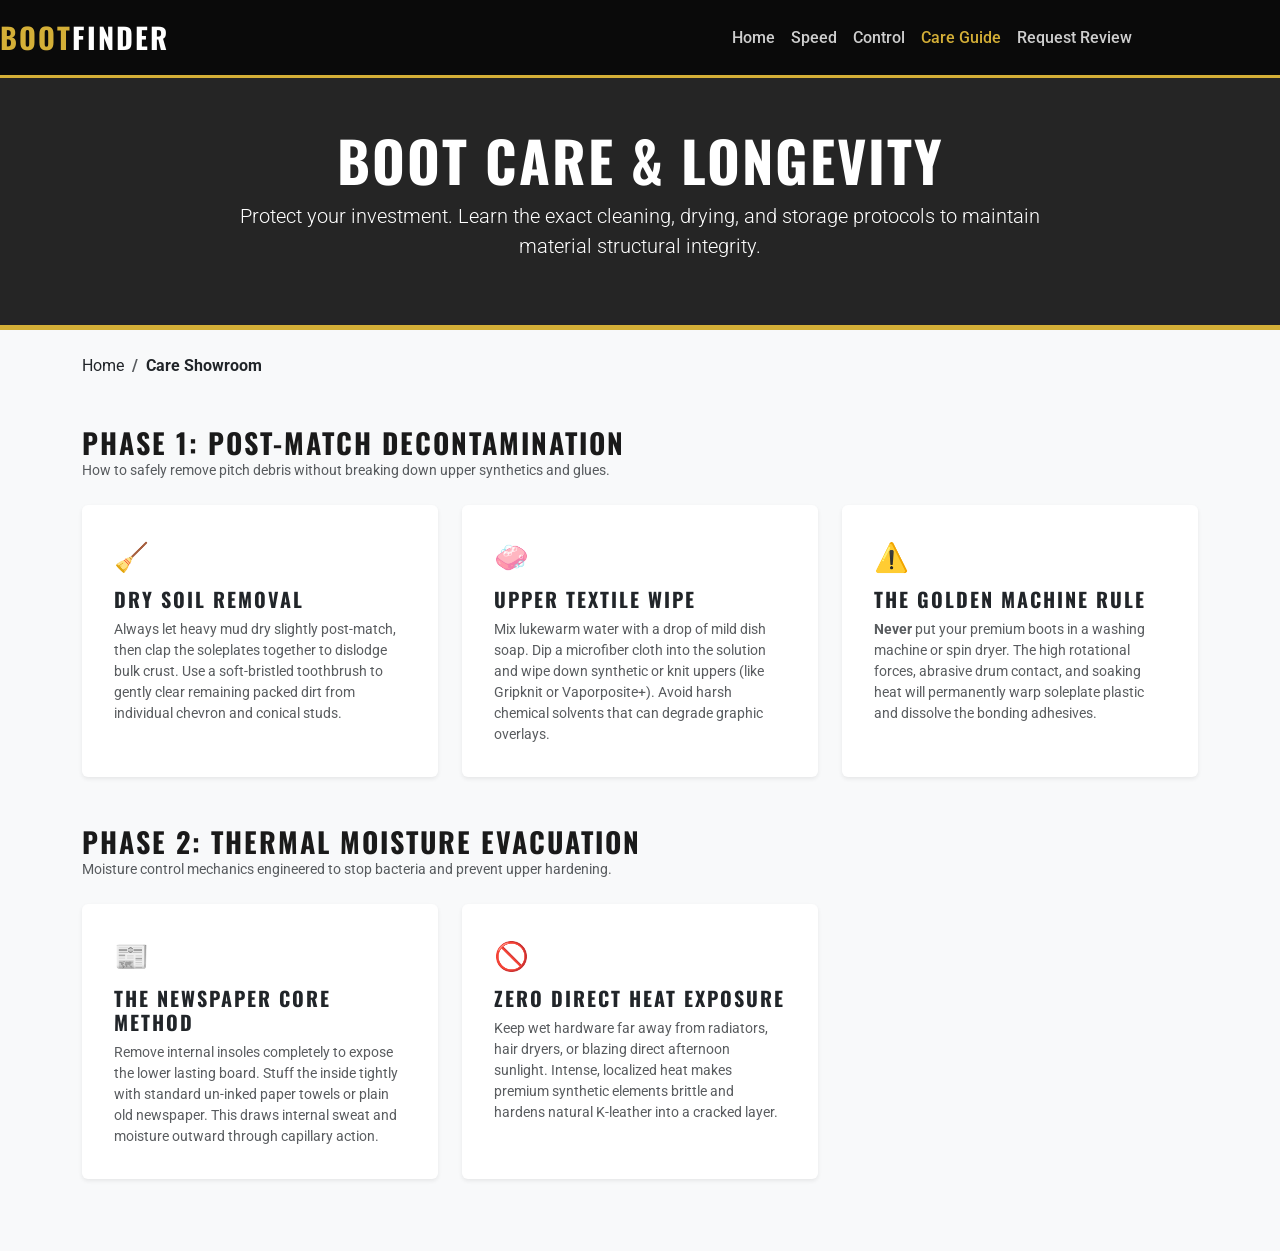
==== care.html @ e9f93431 "uploading" ====
<!DOCTYPE html>
<html lang="en">
<head>
    <meta charset="UTF-8">
    <meta name="viewport" content="width=device-width, initial-scale=1.0">
    <meta name="description" content="A comprehensive engineering and maintenance care guide for premium football boots.">
    <title>Care Guide | Boot Finder</title>
    <link href="https://cdn.jsdelivr.net/npm/bootstrap@5.3.0/dist/css/bootstrap.min.css" rel="stylesheet">
    <link href="https://fonts.googleapis.com/css2?family=Oswald:wght@500;700&family=Roboto:wght@300;400;700&display=swap" rel="stylesheet">
    <link rel="stylesheet" href="style.css">
</head>
<body>

    <nav class="navbar navbar-expand-lg navbar-dark sticky-top">
        <ol class="container list-unstyled d-flex justify-content-between align-items-center m-0 p-0 w-100">
            <li><a class="navbar-brand m-0" href="index.html"><span class="brand-accent">BOOT</span>FINDER</a></li>
            <li><button class="navbar-toggler" type="button" data-bs-toggle="collapse" data-bs-target="#navContent"><span class="navbar-toggler-icon"></span></button></li>
            <li class="collapse navbar-collapse text-end" id="navContent">
                <ul class="navbar-nav ms-auto mb-2 mb-lg-0">
                    <li class="nav-item"><a class="nav-link" href="index.html">Home</a></li>
                    <li class="nav-item"><a class="nav-link" href="speed.html">Speed</a></li>
                    <li class="nav-item"><a class="nav-link" href="control.html">Control</a></li>
                    <li class="nav-item"><a class="nav-link active" href="care.html">Care Guide</a></li>
                    <li class="nav-item"><a class="nav-link" href="feedback.html">Request Review</a></li>
                </ul>
            </li>
        </ol>
    </nav>

    <header class="category-header text-center py-5 mb-4">
        <section class="container">
            <h1 class="display-4 fw-bold text-uppercase tracking-wider">Boot Care & Longevity</h1>
            <p class="lead w-75 mx-auto mt-2">Protect your investment. Learn the exact cleaning, drying, and storage protocols to maintain material structural integrity.</p>
        </section>
    </header>

    <nav class="container mb-4" aria-label="breadcrumb">
        <ol class="breadcrumb bg-transparent m-0 p-0">
            <li class="breadcrumb-item"><a href="index.html" class="text-dark text-decoration-none">Home</a></li>
            <li class="breadcrumb-item active fw-bold text-dark" aria-current="page">Care Showroom</li>
        </ol>
    </nav>

    <main class="container py-4">

        <section class="brand-section mb-5">
            <header class="mb-4">
                <h2 class="fw-bold h3 text-uppercase m-0">Phase 1: Post-Match Decontamination</h2>
                <p class="text-muted small">How to safely remove pitch debris without breaking down upper synthetics and glues.</p>
            </header>
            <section class="row g-4">
                <article class="col-md-6 col-lg-4">
                    <div class="card shadow-sm h-100 border-0 p-3">
                        <div class="card-body">
                            <span class="fs-3 mb-2 d-block">🧹</span>
                            <h3 class="h5 fw-bold mb-2">Dry Soil Removal</h3>
                            <p class="text-muted small mb-0">Always let heavy mud dry slightly post-match, then clap the soleplates together to dislodge bulk crust. Use a soft-bristled toothbrush to gently clear remaining packed dirt from individual chevron and conical studs.</p>
                        </div>
                    </div>
                </article>
                <article class="col-md-6 col-lg-4">
                    <div class="card shadow-sm h-100 border-0 p-3">
                        <div class="card-body">
                            <span class="fs-3 mb-2 d-block">🧼</span>
                            <h3 class="h5 fw-bold mb-2">Upper Textile Wipe</h3>
                            <p class="text-muted small mb-0">Mix lukewarm water with a drop of mild dish soap. Dip a microfiber cloth into the solution and wipe down synthetic or knit uppers (like Gripknit or Vaporposite+). Avoid harsh chemical solvents that can degrade graphic overlays.</p>
                        </div>
                    </div>
                </article>
                <article class="col-md-6 col-lg-4">
                    <div class="card shadow-sm h-100 border-0 p-3">
                        <div class="card-body">
                            <span class="fs-3 mb-2 d-block">⚠️</span>
                            <h3 class="h5 fw-bold mb-2">The Golden Machine Rule</h3>
                            <p class="text-muted small mb-0"><strong>Never</strong> put your premium boots in a washing machine or spin dryer. The high rotational forces, abrasive drum contact, and soaking heat will permanently warp soleplate plastic and dissolve the bonding adhesives.</p>
                        </div>
                    </div>
                </article>
            </section>
        </section>

        <section class="brand-section mb-5">
            <header class="mb-4">
                <h2 class="fw-bold h3 text-uppercase m-0">Phase 2: Thermal Moisture Evacuation</h2>
                <p class="text-muted small">Moisture control mechanics engineered to stop bacteria and prevent upper hardening.</p>
            </header>
            <section class="row g-4">
                <article class="col-md-6 col-lg-4">
                    <div class="card shadow-sm h-100 border-0 p-3">
                        <div class="card-body">
                            <span class="fs-3 mb-2 d-block">📰</span>
                            <h3 class="h5 fw-bold mb-2">The Newspaper Core Method</h3>
                            <p class="text-muted small mb-0">Remove internal insoles completely to expose the lower lasting board. Stuff the inside tightly with standard un-inked paper towels or plain old newspaper. This draws internal sweat and moisture outward through capillary action.</p>
                        </div>
                    </div>
                </article>
                <article class="col-md-6 col-lg-4">
                    <div class="card shadow-sm h-100 border-0 p-3">
                        <div class="card-body">
                            <span class="fs-3 mb-2 d-block">🚫</span>
                            <h3 class="h5 fw-bold mb-2">Zero Direct Heat Exposure</h3>
                            <p class="text-muted small mb-0">Keep wet hardware far away from radiators, hair dryers, or blazing direct afternoon sunlight. Intense, localized heat makes premium synthetic elements brittle and hardens natural K-leather into a cracked layer.</p>
                        </div>
                    </div>
                </article
---- style.css ----
/* --- BRAND CONFIGURATION MATRIX --- */
:root {
    --gold: #d4af37;
    --pitch: #0a0a0a;
    --clay: #f8f9fa;
    --coal: #1a1a1a;
    --muted-gray: #a0a0a0;
    --transition: all 0.3s cubic-bezier(0.25, 0.8, 0.25, 1);
}

/* --- THEME OVERRIDES --- */
body {
    font-family: 'Roboto', sans-serif;
    background-color: var(--clay);
    color: var(--coal);
}

h1, h2, h3, h4, h5, .navbar-brand {
    font-family: 'Oswald', sans-serif;
    text-transform: uppercase;
    letter-spacing: 2px;
}

/* --- NAVIGATION EXTENSIONS --- */
.navbar {
    background-color: var(--pitch);
    border-bottom: 3px solid var(--gold);
    padding: 1rem 0;
}

.navbar-brand {
    font-size: 1.8rem;
    font-weight: 700;
    color: white !important;
}

.brand-accent {
    color: var(--gold);
}

.nav-link {
    color: rgba(255, 255, 255, 0.8) !important;
    transition: var(--transition);
    font-weight: 500;
}

.nav-link:hover, .nav-link.active {
    color: var(--gold) !important;
}

/* --- HERO BANNER LAYOUTS --- */
.category-header {
    background: linear-gradient(rgba(0, 0, 0, 0.85), rgba(0, 0, 0, 0.85)), 
                url('https://images.unsplash.com/photo-1543326727-cf6c39e8f84c?auto=format&fit=crop&w=1920&q=80');
    background-size: cover;
    background-position: center;
    padding: 90px 0;
    color: white;
    border-bottom: 5px solid var(--gold);
}

/* --- SEMANTIC CARD ENHANCEMENTS --- */
.brand-card {
    background: white;
    border: 1px solid rgba(0,0,0,0.125) !important;
    border-radius: 0 !important;
    transition: var(--transition);
    border-bottom: 4px solid transparent !important;
}

.brand-card:hover {
    transform: translateY(-8px);
    box-shadow: 0 1rem 3rem rgba(0,0,0,0.175) !important;
    border-bottom: 4px solid var(--gold) !important;
}

.brand-img {
    height: 230px;
    object-fit: cover;
    width: 100%;
    border-radius: 0 !important;
}

.btn-view {
    background-color: var(--pitch);
    color: white;
    border: none;
    border-radius: 0;
    font-weight: 700;
    padding: 12px;
    letter-spacing: 1px;
    transition: var(--transition);
}

.btn-view:hover {
    background-color: var(--gold);
    color: var(--pitch);
}

/* --- MODAL SPECIFICATION DESIGN --- */
.modal-content {
    border-radius: 0 !important;
    border: 3px solid var(--gold) !important;
    background-color: white;
}

.modal-header {
    background-color: var(--pitch);
    color: white;
    border-bottom: none;
    border-radius: 0 !important;
}

.boot-item {
    border-bottom: 2px dashed #dee2e6;
    padding-bottom: 1.5rem;
    margin-bottom: 1.5rem;
}

.boot-item:last-child {
    border-bottom: none;
    margin-bottom: 0;
    padding-bottom: 0;
}

.gallery-img {
    width: 100%;
    height: auto;
    max-height: 350px;
    object-fit: cover;
    border: 1px solid #dee2e6;
    margin-bottom: 1.25rem;
}

.spec-badge {
    background: #e9ecef;
    color: var(--pitch);
    font-size: 0.8rem;
    padding: 6px 12px;
    border-left: 3px solid var(--gold);
    margin-right: 8px;
    display: inline-block;
    font-weight: 700;
}

/* --- FORMS AND METRICS --- */
.form-control, .form-select {
    border-radius: 0 !important;
    border: 2px solid #dee2e6;
    padding: 12px;
}

.form-control:focus, .form-select:focus {
    border-color: var(--gold);
    box-shadow: 0 0 0 0.25rem rgba(212, 175, 55, 0.25);
}

/* --- POETRY BOX --- */
.poetry-widget {
    background-color: var(--pitch);
    border-left: 5px solid var(--gold);
}

.poetry-text {
    font-style: italic;
    color: #e0e0e0;
    white-space: pre-line;
    line-height: 1.8;
}

/* --- FIXED FOOTER SYSTEM --- */
footer {
    background: var(--pitch);
    color: var(--muted-gray);
    border-top: 5px solid var(--gold);
}
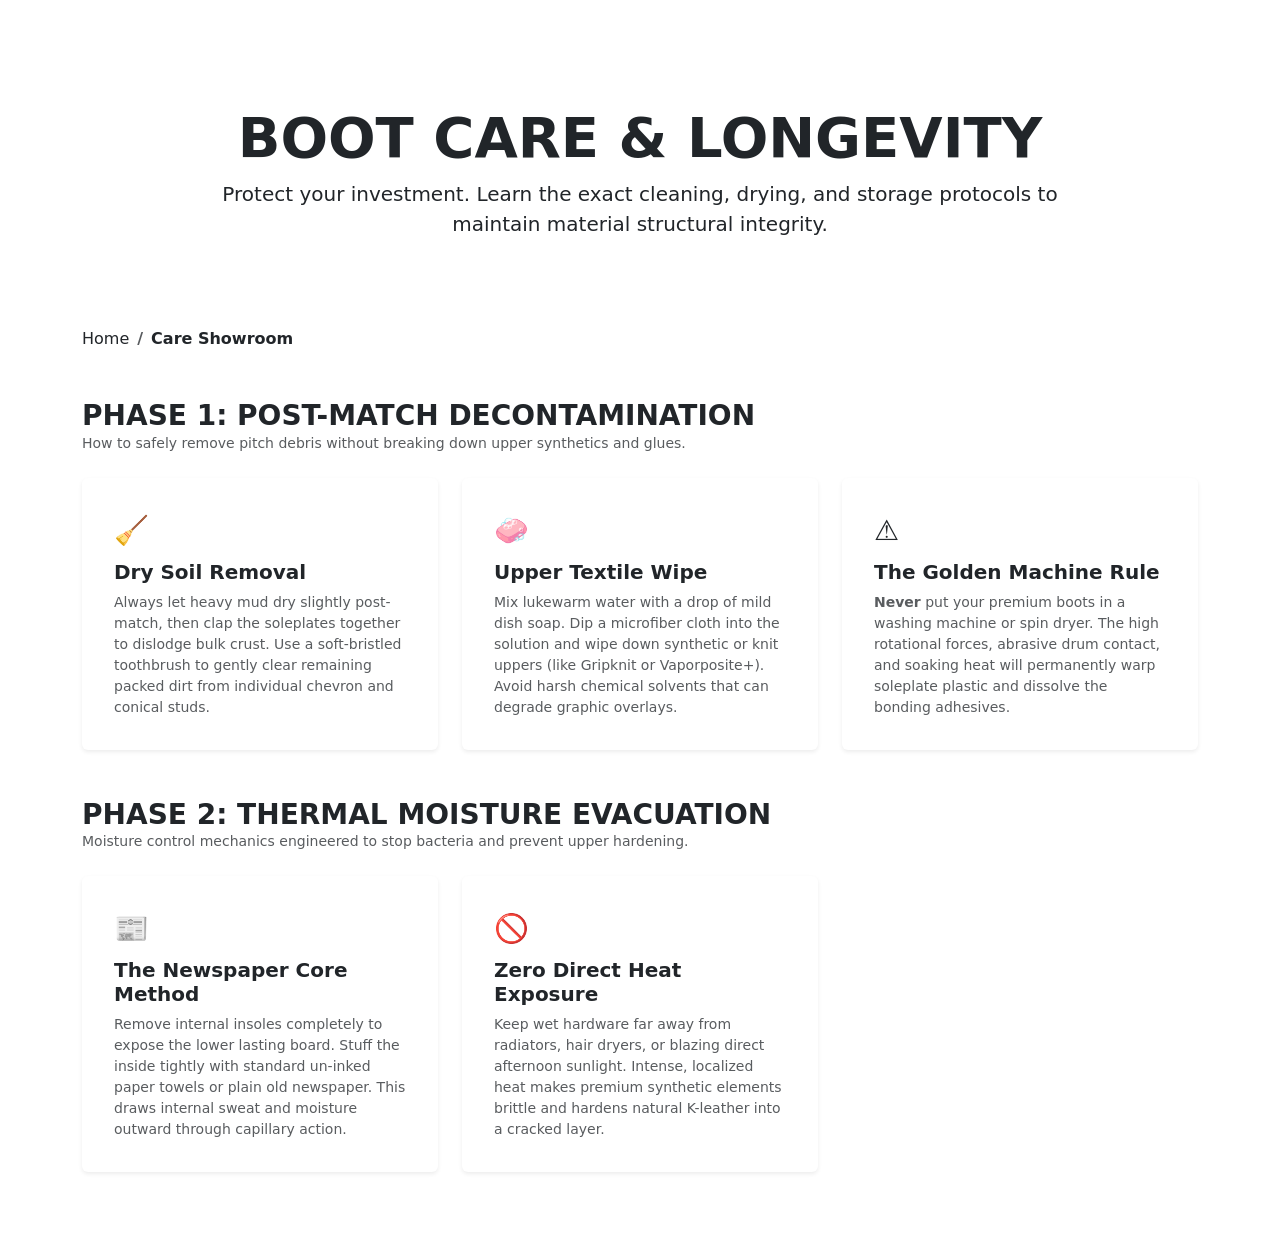
==== commit 2e47e029: "Create care.html" ====
--- a/care.html
+++ b/care.html
@@ -1,105 +1,105 @@
-<!DOCTYPE html>
-<html lang="en">
-<head>
-    <meta charset="UTF-8">
-    <meta name="viewport" content="width=device-width, initial-scale=1.0">
-    <meta name="description" content="A comprehensive engineering and maintenance care guide for premium football boots.">
-    <title>Care Guide | Boot Finder</title>
-    <link href="https://cdn.jsdelivr.net/npm/bootstrap@5.3.0/dist/css/bootstrap.min.css" rel="stylesheet">
-    <link href="https://fonts.googleapis.com/css2?family=Oswald:wght@500;700&family=Roboto:wght@300;400;700&display=swap" rel="stylesheet">
-    <link rel="stylesheet" href="style.css">
-</head>
-<body>
-
-    <nav class="navbar navbar-expand-lg navbar-dark sticky-top">
-        <ol class="container list-unstyled d-flex justify-content-between align-items-center m-0 p-0 w-100">
-            <li><a class="navbar-brand m-0" href="index.html"><span class="brand-accent">BOOT</span>FINDER</a></li>
-            <li><button class="navbar-toggler" type="button" data-bs-toggle="collapse" data-bs-target="#navContent"><span class="navbar-toggler-icon"></span></button></li>
-            <li class="collapse navbar-collapse text-end" id="navContent">
-                <ul class="navbar-nav ms-auto mb-2 mb-lg-0">
-                    <li class="nav-item"><a class="nav-link" href="index.html">Home</a></li>
-                    <li class="nav-item"><a class="nav-link" href="speed.html">Speed</a></li>
-                    <li class="nav-item"><a class="nav-link" href="control.html">Control</a></li>
-                    <li class="nav-item"><a class="nav-link active" href="care.html">Care Guide</a></li>
-                    <li class="nav-item"><a class="nav-link" href="feedback.html">Request Review</a></li>
-                </ul>
-            </li>
-        </ol>
-    </nav>
-
-    <header class="category-header text-center py-5 mb-4">
-        <section class="container">
-            <h1 class="display-4 fw-bold text-uppercase tracking-wider">Boot Care & Longevity</h1>
-            <p class="lead w-75 mx-auto mt-2">Protect your investment. Learn the exact cleaning, drying, and storage protocols to maintain material structural integrity.</p>
-        </section>
-    </header>
-
-    <nav class="container mb-4" aria-label="breadcrumb">
-        <ol class="breadcrumb bg-transparent m-0 p-0">
-            <li class="breadcrumb-item"><a href="index.html" class="text-dark text-decoration-none">Home</a></li>
-            <li class="breadcrumb-item active fw-bold text-dark" aria-current="page">Care Showroom</li>
-        </ol>
-    </nav>
-
-    <main class="container py-4">
-
-        <section class="brand-section mb-5">
-            <header class="mb-4">
-                <h2 class="fw-bold h3 text-uppercase m-0">Phase 1: Post-Match Decontamination</h2>
-                <p class="text-muted small">How to safely remove pitch debris without breaking down upper synthetics and glues.</p>
-            </header>
-            <section class="row g-4">
-                <article class="col-md-6 col-lg-4">
-                    <div class="card shadow-sm h-100 border-0 p-3">
-                        <div class="card-body">
-                            <span class="fs-3 mb-2 d-block">🧹</span>
-                            <h3 class="h5 fw-bold mb-2">Dry Soil Removal</h3>
-                            <p class="text-muted small mb-0">Always let heavy mud dry slightly post-match, then clap the soleplates together to dislodge bulk crust. Use a soft-bristled toothbrush to gently clear remaining packed dirt from individual chevron and conical studs.</p>
-                        </div>
-                    </div>
-                </article>
-                <article class="col-md-6 col-lg-4">
-                    <div class="card shadow-sm h-100 border-0 p-3">
-                        <div class="card-body">
-                            <span class="fs-3 mb-2 d-block">🧼</span>
-                            <h3 class="h5 fw-bold mb-2">Upper Textile Wipe</h3>
-                            <p class="text-muted small mb-0">Mix lukewarm water with a drop of mild dish soap. Dip a microfiber cloth into the solution and wipe down synthetic or knit uppers (like Gripknit or Vaporposite+). Avoid harsh chemical solvents that can degrade graphic overlays.</p>
-                        </div>
-                    </div>
-                </article>
-                <article class="col-md-6 col-lg-4">
-                    <div class="card shadow-sm h-100 border-0 p-3">
-                        <div class="card-body">
-                            <span class="fs-3 mb-2 d-block">⚠️</span>
-                            <h3 class="h5 fw-bold mb-2">The Golden Machine Rule</h3>
-                            <p class="text-muted small mb-0"><strong>Never</strong> put your premium boots in a washing machine or spin dryer. The high rotational forces, abrasive drum contact, and soaking heat will permanently warp soleplate plastic and dissolve the bonding adhesives.</p>
-                        </div>
-                    </div>
-                </article>
-            </section>
-        </section>
-
-        <section class="brand-section mb-5">
-            <header class="mb-4">
-                <h2 class="fw-bold h3 text-uppercase m-0">Phase 2: Thermal Moisture Evacuation</h2>
-                <p class="text-muted small">Moisture control mechanics engineered to stop bacteria and prevent upper hardening.</p>
-            </header>
-            <section class="row g-4">
-                <article class="col-md-6 col-lg-4">
-                    <div class="card shadow-sm h-100 border-0 p-3">
-                        <div class="card-body">
-                            <span class="fs-3 mb-2 d-block">📰</span>
-                            <h3 class="h5 fw-bold mb-2">The Newspaper Core Method</h3>
-                            <p class="text-muted small mb-0">Remove internal insoles completely to expose the lower lasting board. Stuff the inside tightly with standard un-inked paper towels or plain old newspaper. This draws internal sweat and moisture outward through capillary action.</p>
-                        </div>
-                    </div>
-                </article>
-                <article class="col-md-6 col-lg-4">
-                    <div class="card shadow-sm h-100 border-0 p-3">
-                        <div class="card-body">
-                            <span class="fs-3 mb-2 d-block">🚫</span>
-                            <h3 class="h5 fw-bold mb-2">Zero Direct Heat Exposure</h3>
-                            <p class="text-muted small mb-0">Keep wet hardware far away from radiators, hair dryers, or blazing direct afternoon sunlight. Intense, localized heat makes premium synthetic elements brittle and hardens natural K-leather into a cracked layer.</p>
-                        </div>
-                    </div>
-                </article+<!DOCTYPE html>
+<html lang="en">
+<head>
+    <meta charset="UTF-8">
+    <meta name="viewport" content="width=device-width, initial-scale=1.0">
+    <meta name="description" content="A comprehensive engineering and maintenance care guide for premium football boots.">
+    <title>Care Guide | Boot Finder</title>
+    <link href="https://cdn.jsdelivr.net/npm/bootstrap@5.3.0/dist/css/bootstrap.min.css" rel="stylesheet">
+    <link href="https://fonts.googleapis.com/css2?family=Oswald:wght@500;700&family=Roboto:wght@300;400;700&display=swap" rel="stylesheet">
+    <link rel="stylesheet" href="style.css">
+</head>
+<body>
+
+    <nav class="navbar navbar-expand-lg navbar-dark sticky-top">
+        <ol class="container list-unstyled d-flex justify-content-between align-items-center m-0 p-0 w-100">
+            <li><a class="navbar-brand m-0" href="index.html"><span class="brand-accent">BOOT</span>FINDER</a></li>
+            <li><button class="navbar-toggler" type="button" data-bs-toggle="collapse" data-bs-target="#navContent"><span class="navbar-toggler-icon"></span></button></li>
+            <li class="collapse navbar-collapse text-end" id="navContent">
+                <ul class="navbar-nav ms-auto mb-2 mb-lg-0">
+                    <li class="nav-item"><a class="nav-link" href="index.html">Home</a></li>
+                    <li class="nav-item"><a class="nav-link" href="speed.html">Speed</a></li>
+                    <li class="nav-item"><a class="nav-link" href="control.html">Control</a></li>
+                    <li class="nav-item"><a class="nav-link active" href="care.html">Care Guide</a></li>
+                    <li class="nav-item"><a class="nav-link" href="feedback.html">Request Review</a></li>
+                </ul>
+            </li>
+        </ol>
+    </nav>
+
+    <header class="category-header text-center py-5 mb-4">
+        <section class="container">
+            <h1 class="display-4 fw-bold text-uppercase tracking-wider">Boot Care & Longevity</h1>
+            <p class="lead w-75 mx-auto mt-2">Protect your investment. Learn the exact cleaning, drying, and storage protocols to maintain material structural integrity.</p>
+        </section>
+    </header>
+
+    <nav class="container mb-4" aria-label="breadcrumb">
+        <ol class="breadcrumb bg-transparent m-0 p-0">
+            <li class="breadcrumb-item"><a href="index.html" class="text-dark text-decoration-none">Home</a></li>
+            <li class="breadcrumb-item active fw-bold text-dark" aria-current="page">Care Showroom</li>
+        </ol>
+    </nav>
+
+    <main class="container py-4">
+
+        <section class="brand-section mb-5">
+            <header class="mb-4">
+                <h2 class="fw-bold h3 text-uppercase m-0">Phase 1: Post-Match Decontamination</h2>
+                <p class="text-muted small">How to safely remove pitch debris without breaking down upper synthetics and glues.</p>
+            </header>
+            <section class="row g-4">
+                <article class="col-md-6 col-lg-4">
+                    <div class="card shadow-sm h-100 border-0 p-3">
+                        <div class="card-body">
+                            <span class="fs-3 mb-2 d-block">🧹</span>
+                            <h3 class="h5 fw-bold mb-2">Dry Soil Removal</h3>
+                            <p class="text-muted small mb-0">Always let heavy mud dry slightly post-match, then clap the soleplates together to dislodge bulk crust. Use a soft-bristled toothbrush to gently clear remaining packed dirt from individual chevron and conical studs.</p>
+                        </div>
+                    </div>
+                </article>
+                <article class="col-md-6 col-lg-4">
+                    <div class="card shadow-sm h-100 border-0 p-3">
+                        <div class="card-body">
+                            <span class="fs-3 mb-2 d-block">🧼</span>
+                            <h3 class="h5 fw-bold mb-2">Upper Textile Wipe</h3>
+                            <p class="text-muted small mb-0">Mix lukewarm water with a drop of mild dish soap. Dip a microfiber cloth into the solution and wipe down synthetic or knit uppers (like Gripknit or Vaporposite+). Avoid harsh chemical solvents that can degrade graphic overlays.</p>
+                        </div>
+                    </div>
+                </article>
+                <article class="col-md-6 col-lg-4">
+                    <div class="card shadow-sm h-100 border-0 p-3">
+                        <div class="card-body">
+                            <span class="fs-3 mb-2 d-block">⚠️</span>
+                            <h3 class="h5 fw-bold mb-2">The Golden Machine Rule</h3>
+                            <p class="text-muted small mb-0"><strong>Never</strong> put your premium boots in a washing machine or spin dryer. The high rotational forces, abrasive drum contact, and soaking heat will permanently warp soleplate plastic and dissolve the bonding adhesives.</p>
+                        </div>
+                    </div>
+                </article>
+            </section>
+        </section>
+
+        <section class="brand-section mb-5">
+            <header class="mb-4">
+                <h2 class="fw-bold h3 text-uppercase m-0">Phase 2: Thermal Moisture Evacuation</h2>
+                <p class="text-muted small">Moisture control mechanics engineered to stop bacteria and prevent upper hardening.</p>
+            </header>
+            <section class="row g-4">
+                <article class="col-md-6 col-lg-4">
+                    <div class="card shadow-sm h-100 border-0 p-3">
+                        <div class="card-body">
+                            <span class="fs-3 mb-2 d-block">📰</span>
+                            <h3 class="h5 fw-bold mb-2">The Newspaper Core Method</h3>
+                            <p class="text-muted small mb-0">Remove internal insoles completely to expose the lower lasting board. Stuff the inside tightly with standard un-inked paper towels or plain old newspaper. This draws internal sweat and moisture outward through capillary action.</p>
+                        </div>
+                    </div>
+                </article>
+                <article class="col-md-6 col-lg-4">
+                    <div class="card shadow-sm h-100 border-0 p-3">
+                        <div class="card-body">
+                            <span class="fs-3 mb-2 d-block">🚫</span>
+                            <h3 class="h5 fw-bold mb-2">Zero Direct Heat Exposure</h3>
+                            <p class="text-muted small mb-0">Keep wet hardware far away from radiators, hair dryers, or blazing direct afternoon sunlight. Intense, localized heat makes premium synthetic elements brittle and hardens natural K-leather into a cracked layer.</p>
+                        </div>
+                    </div>
+                </article
